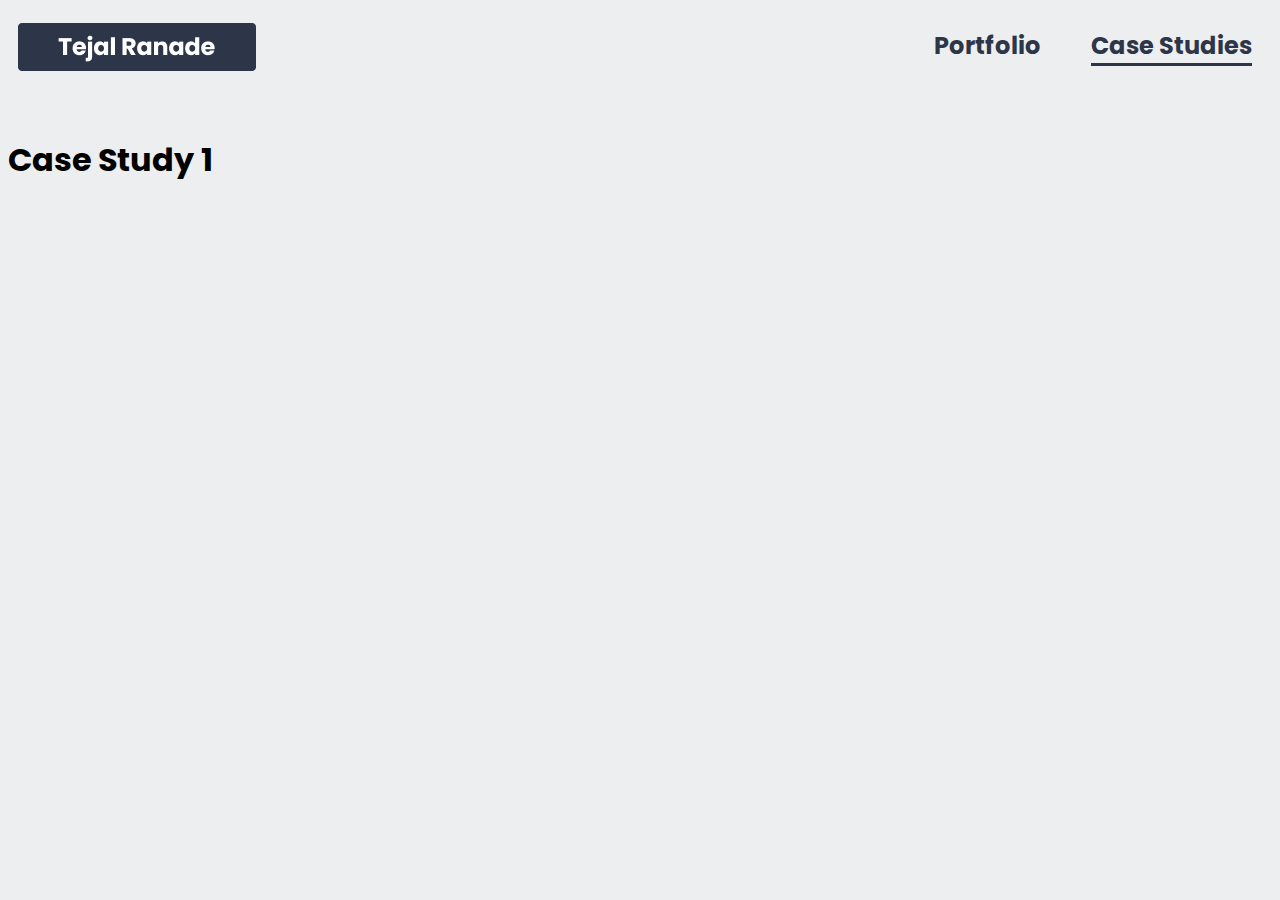
==== casestudy.html @ 7c390ffd "Third Upload" ====
<!DOCTYPE html>
<html lang="en">
  <head>
    <meta charset="utf-8">
    <title>Case Study</title>
    <link rel="stylesheet" href="css/style.css" />
    <link rel="preconnect" href="https://fonts.googleapis.com" />
    <link rel="preconnect" href="https://fonts.gstatic.com" crossorigin />
    <link
      href="https://fonts.googleapis.com/css2?family=Poppins&display=swap"
      rel="stylesheet"
    />
  </head>

  <body>
    <nav>
      <div class="logo">
        <img src="image/logo.png" />
      </div>
      <div class="menu">
        <a href="index.html">Portfolio</a>
        <a href="casestudy.html" class="active">Case Studies</a>
      </div>
    </nav>

    <section>
      <h1 class="caseStudyOne">Case Study 1</h1>
    </section>
  </body>
</html>
---- css/style.css ----
body {
  font-family: 'Poppins', sans-serif;
  background-color: #2d364816;
}
nav {
  display: flex;
  justify-content: space-between;
  align-items: center;
  padding: 10px;
  font-size: 24px;
  font-weight: bold;
  overflow: hidden;
  margin-bottom: 50px;
}

a {
  color: #033e6f;
  text-decoration: none;
}

.arrow {
  text-align: center;
}
.bounce {
  -moz-animation: bounce 2s infinite;
  -webkit-animation: bounce 2s infinite;
  animation: bounce 2s infinite;
}

@keyframes bounce {
  0%,
  20%,
  50%,
  80%,
  100% {
    transform: translateY(0);
  }
  40% {
    transform: translateY(-30px);
  }
  60% {
    transform: translateY(-15px);
  }
}

@media only screen and (max-width: 900px) {
  nav {
    flex-direction: column;
    align-items: center;
  }

  .menu {
    flex-direction: column;
  }

  .menu a {
    font-size: 18px;
    margin-bottom: 10px;
  }

  .menu a.active {
    border-bottom: 3px solid #2d3648;
  }

  .aboutMeSection {
    flex-direction: column;
    text-align: center;
  }

  .aboutMeSection img {
    align-items: center;
    margin-bottom: 20px;
    width: 80%;
  }

  .introAboutMe {
    margin-right: 0px;
    text-align: center;
  }

  .introAboutMe h1,
  .introAboutMe p {
    padding-left: 20px;
    margin-left: 20px;
  }

  .quoteSection img {
    align-items: center;
    margin-bottom: 20px;
    width: 160%;
  }

  .myWorkSection {
    display: grid;
    grid-template-columns: 1fr;
    grid-template-rows: 1fr 1fr;
    grid-template-areas:
      'image'
      'content';
    align-items: center;
    gap: 50px;
  }

  .parentImage img {
    display: grid;
    padding-left: 40px;
    width: 200%;
    grid-area: image;
  }

  .content-workSection {
    display: grid;
    grid-area: content;
  }
}

.logo {
  height: 48px;
  width: 238px;
  text-align: center;
}

.menu {
  display: flex;
  padding: 10px;
  gap: 50px;
}

.menu a {
  color: #2d3648;
  text-decoration: none;
  position: relative;
}

.menu a.active {
  border-bottom: 3px solid #2d3648;
}

.aboutMeSection {
  display: flex;
  align-items: center;
  gap: 50px;
  color: #2d3648;
}

.aboutMeSection img {
  padding-left: 40px;
  max-width: 700px;
  border-radius: 50%;
  margin-right: -30px;
}

.introAboutMe {
  flex: 1;
  margin-left: -30px;
}

.introAboutMe h1 {
  padding-right: 40px;
  font-size: 40px;
  font-weight: bold;
}

.introAboutMe p {
  padding-right: 40px;
  font-size: 30px;
  line-height: 1.5;
}

.quoteSection {
  display: flex;
  justify-content: center;
  padding: 100px;
}

.quoteSection img {
  max-width: 1100px;
}

.heading-workSection {
  padding-left: 40px;
  font-size: 40px;
  font-weight: bold;
}

.myWorkSection {
  display: grid;
  grid-template-columns: 1fr 1fr;
  grid-template-rows: 1fr;
  grid-template-areas: 'image content';
  align-items: center;
  gap: 50px;
  color: #2d3648;
}

.parentImage img {
  padding-left: 40px;
  max-width: 700px;
  grid-area: image;
}

.content-workSection {
  display: grid;
  grid-area: content;
}

.content-workSection h4 {
  padding-right: 30px;
  font-size: 30px;
  font-weight: bold;
}

.content-workSection p {
  padding-right: 30px;
  font-size: 20px;
  line-height: 1.5;
}

.buttonContainer {
  text-align: center;
  padding: 50px;
}
.button1 {
  background-color: #033e6f;
  cursor: pointer;
  border: none;
  border-radius: 5px;
  color: white;
  padding: 15px 32px;
  text-align: center;
  text-decoration: none;
  display: inline-block;
  font-size: 16px;
}

.footer {
  background-color: #1a202c;
  color: #fff;
  padding: 30px;
}

.copyRight {
  font-size: 14px;
  padding-top: 40px;
}

.footerOptions {
  display: flex;
  justify-content: right;
  gap: 80px;
}

.footerOptions a {
  color: white;
  text-decoration: none;
  font-size: 18px;
}
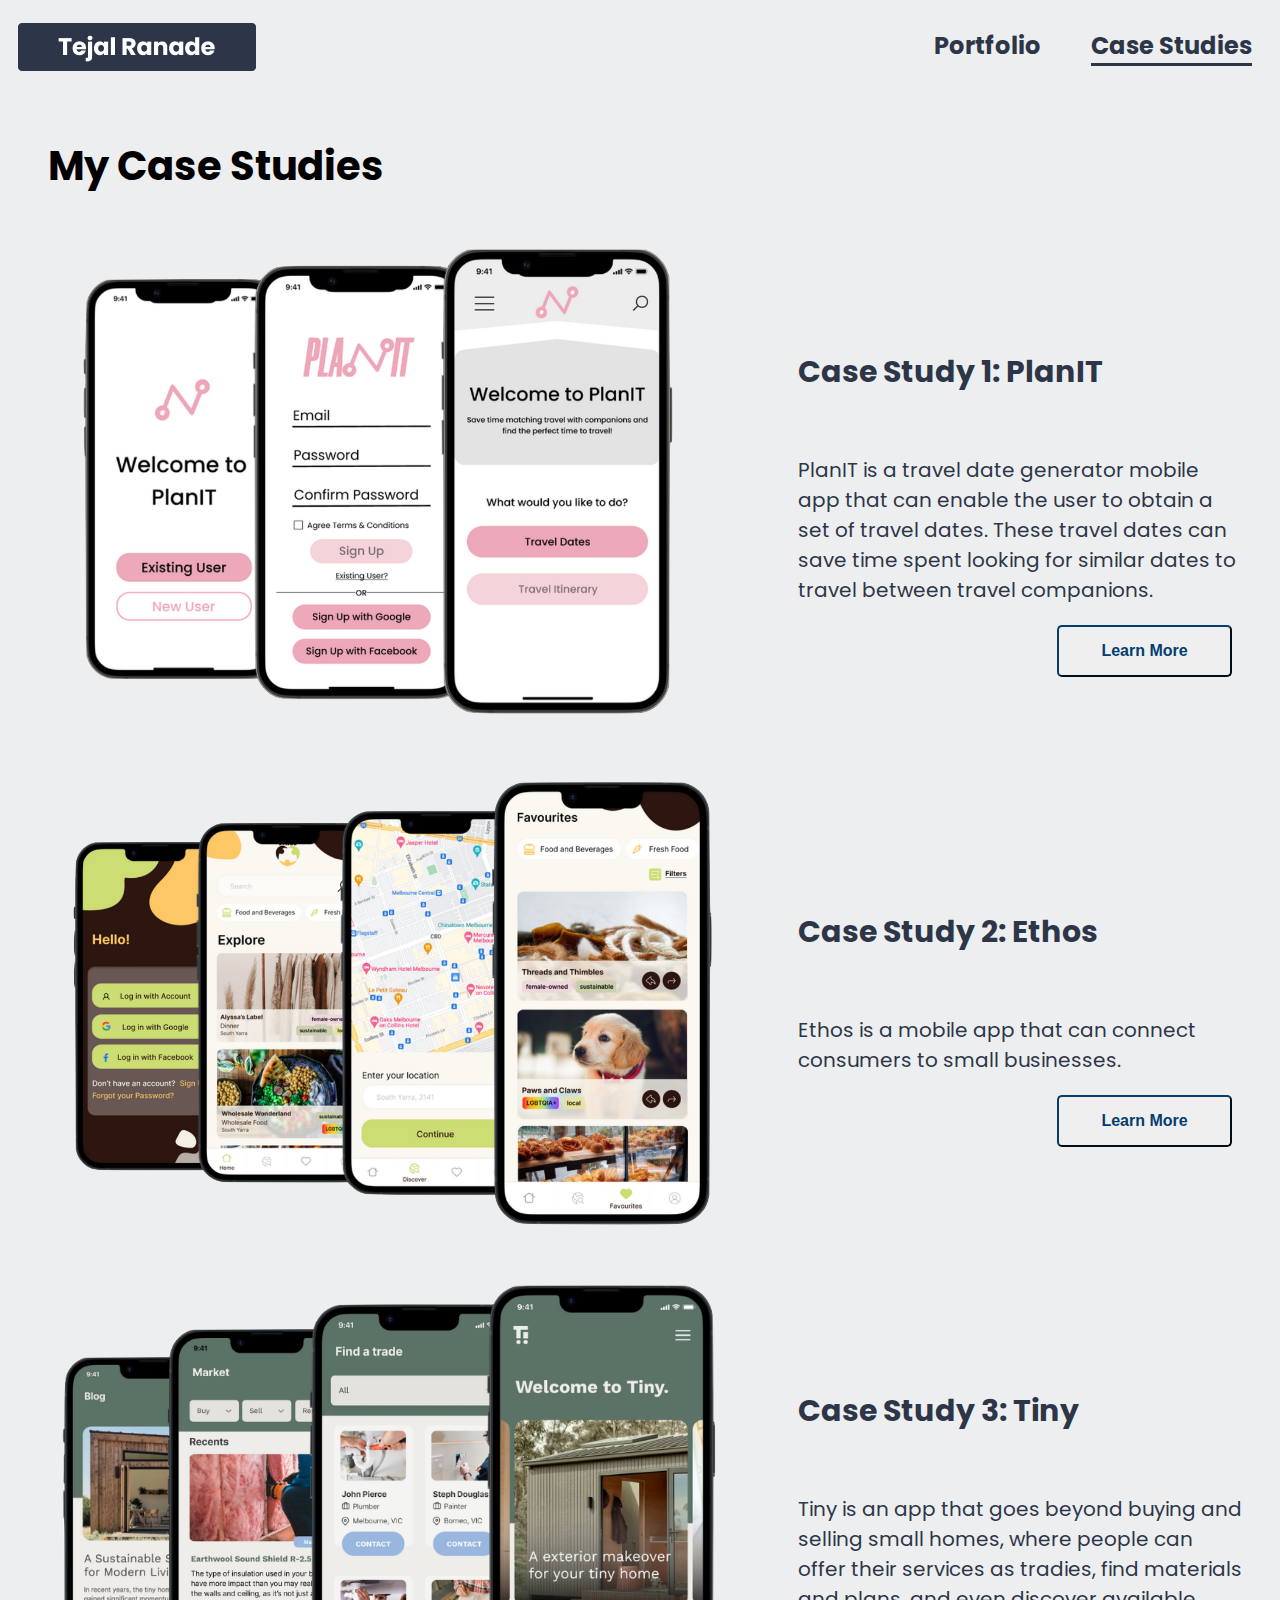
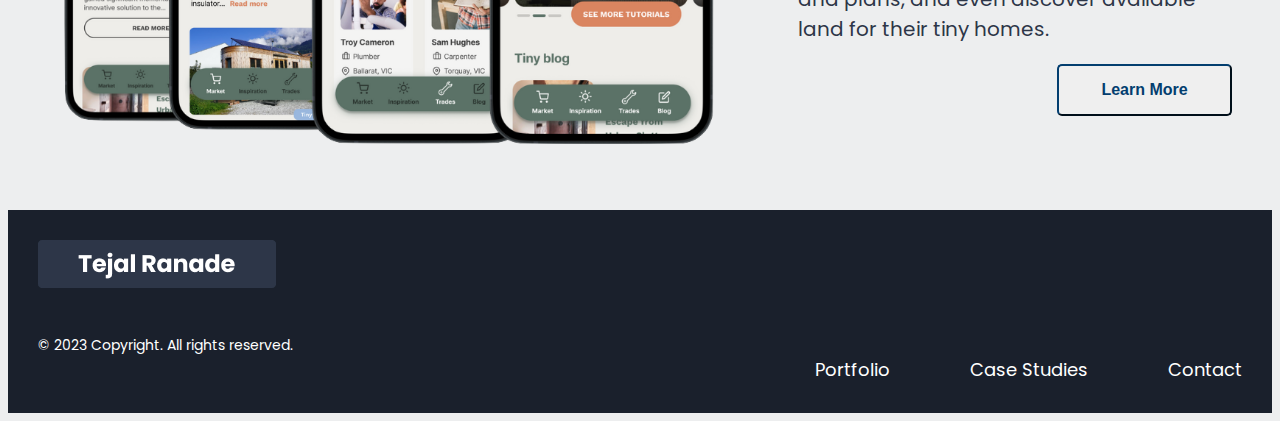
==== commit c9e6bb7a: "Fifth Upload" ====
--- a/casestudy.html
+++ b/casestudy.html
@@ -1,7 +1,7 @@
 <!DOCTYPE html>
 <html lang="en">
   <head>
-    <meta charset="utf-8">
+    <meta charset="utf-8" />
     <title>Case Study</title>
     <link rel="stylesheet" href="css/style.css" />
     <link rel="preconnect" href="https://fonts.googleapis.com" />
@@ -24,7 +24,81 @@
     </nav>
 
     <section>
-      <h1 class="caseStudyOne">Case Study 1</h1>
+      <h1 class="heading-workSection">My Case Studies</h1>
+    </section>
+
+    <section>
+      <div class="myWorkSection">
+        <div class="parentImage">
+          <img class="pf_Image" src="image/planIT.png" />
+        </div>
+
+        <div class="content-workSection">
+          <h4>Case Study 1: PlanIT</h4>
+          <p>
+            PlanIT is a travel date generator mobile app that can enable the
+            user to obtain a set of travel dates. These travel dates can save
+            time spent looking for similar dates to travel between travel
+            companions.
+          </p>
+          <div class="csBtnContainer">
+            <button class="button2">Learn More</button>
+          </div>
+        </div>
+      </div>
+    </section>
+
+    <section>
+      <div class="myWorkSection">
+        <div class="parentImage">
+          <img class="pf_Image" src="image/ethos.png" />
+        </div>
+        <div class="content-workSection">
+          <h4>Case Study 2: Ethos</h4>
+          <p>
+            Ethos is a mobile app that can connect consumers to small
+            businesses.
+          </p>
+          <div class="csBtnContainer">
+            <button class="button2">Learn More</button>
+          </div>
+        </div>
+      </div>
+    </section>
+
+    <section>
+      <div class="myWorkSection">
+        <div class="parentImage">
+          <img class="pf_Image" src="image/tiny.png" />
+        </div>
+        <div class="content-workSection">
+          <h4>Case Study 3: Tiny</h4>
+          <p>
+            Tiny is an app that goes beyond buying and selling small homes,
+            where people can offer their services as tradies, find materials and
+            plans, and even discover available land for their tiny homes.
+          </p>
+          <div class="csBtnContainer">
+            <button class="button2">Learn More</button>
+          </div>
+        </div>
+      </div>
+    </section>
+
+    <section>
+      <footer class="footer">
+        <div class="logoFooter">
+          <img src="image/logo.png" />
+        </div>
+
+        <div class="copyRight">&copy; 2023 Copyright. All rights reserved.</div>
+
+        <div class="footerOptions">
+          <a href="#">Portfolio</a>
+          <a href="#">Case Studies</a>
+          <a href="#">Contact</a>
+        </div>
+      </footer>
     </section>
   </body>
-</html>+</html>
--- a/css/style.css
+++ b/css/style.css
@@ -220,6 +220,7 @@
   text-align: center;
   padding: 50px;
 }
+
 .button1 {
   background-color: #033e6f;
   cursor: pointer;
@@ -231,6 +232,26 @@
   text-decoration: none;
   display: inline-block;
   font-size: 16px;
+  font-weight: bold;
+}
+
+.button2 {
+  width: 175px;
+  cursor: pointer;
+  border-color: #033e6f;
+  border-radius: 5px;
+  color: #033e6f;
+  padding: 15px 32px;
+  text-align: center;
+  text-decoration: none;
+  display: inline-block;
+  font-size: 16px;
+  font-weight: bold;
+}
+
+.csBtnContainer {
+  text-align: right;
+  padding-right: 40px;
 }
 
 .footer {
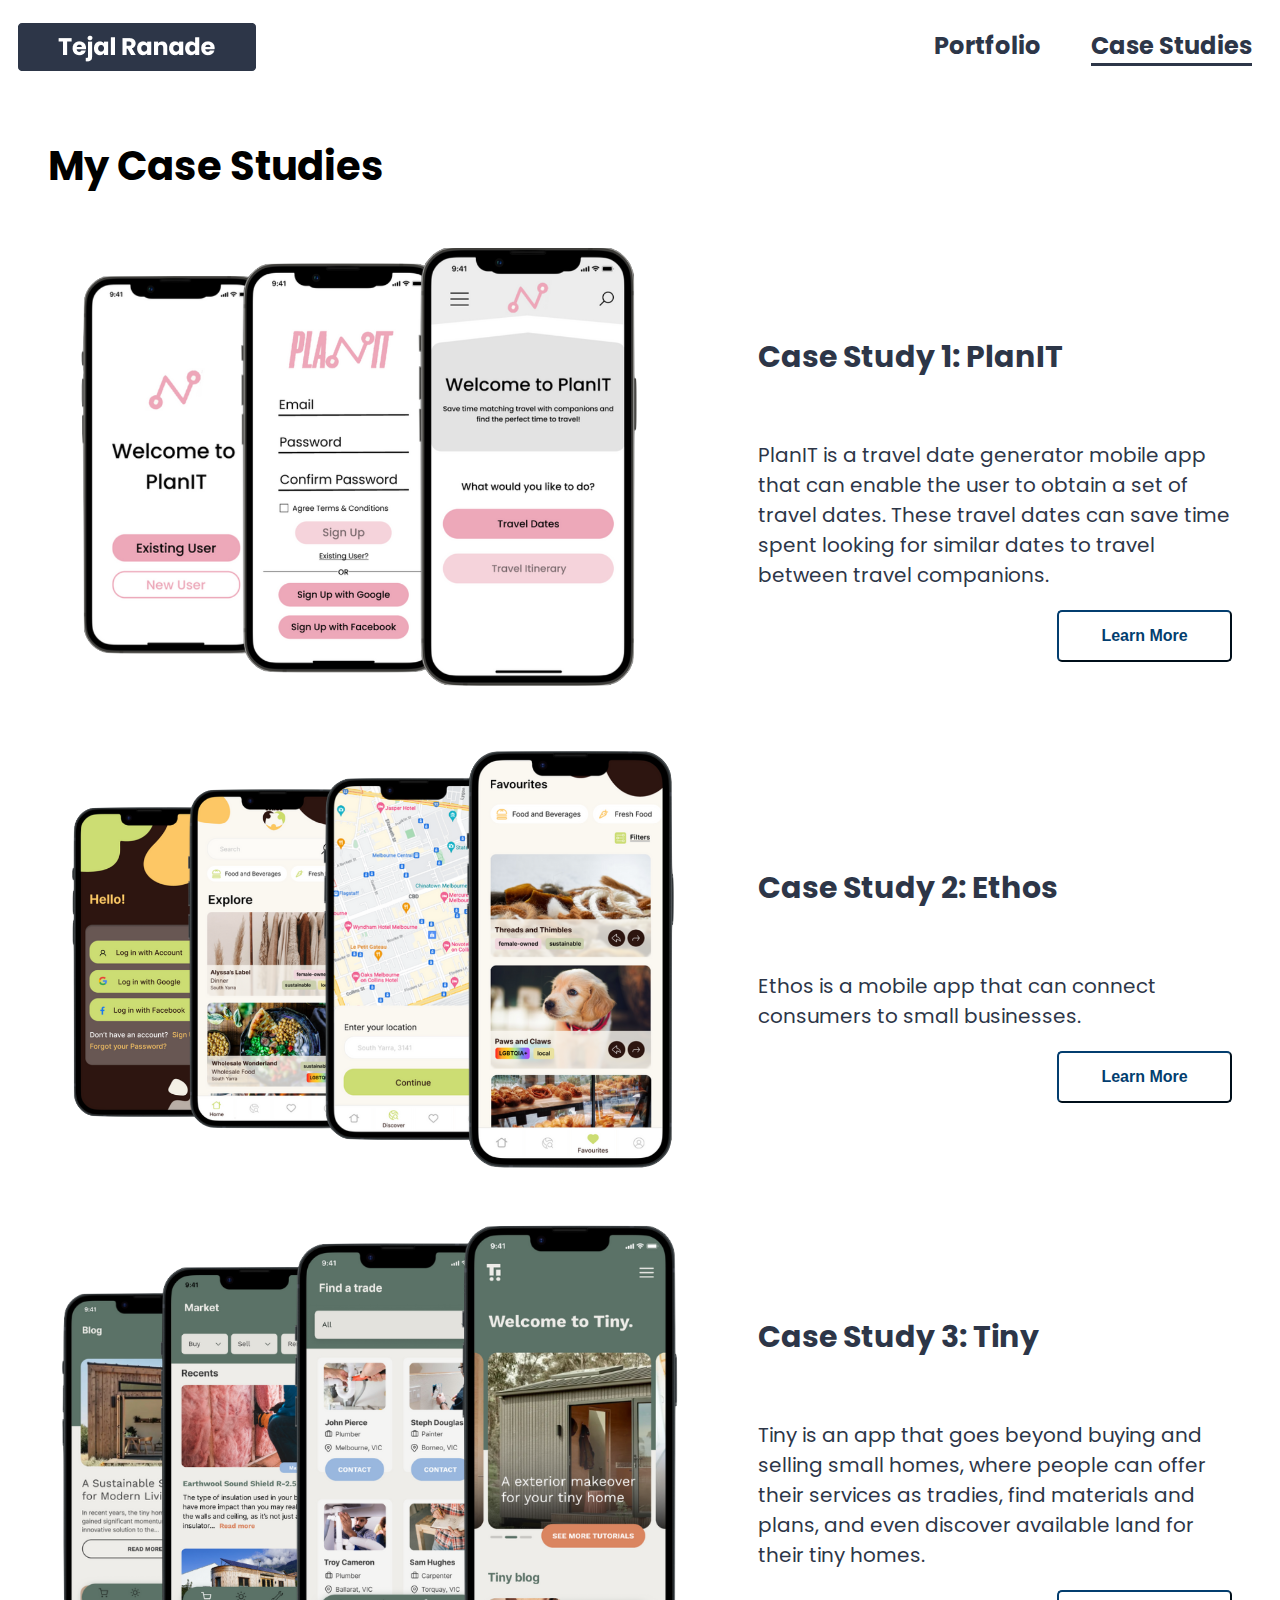
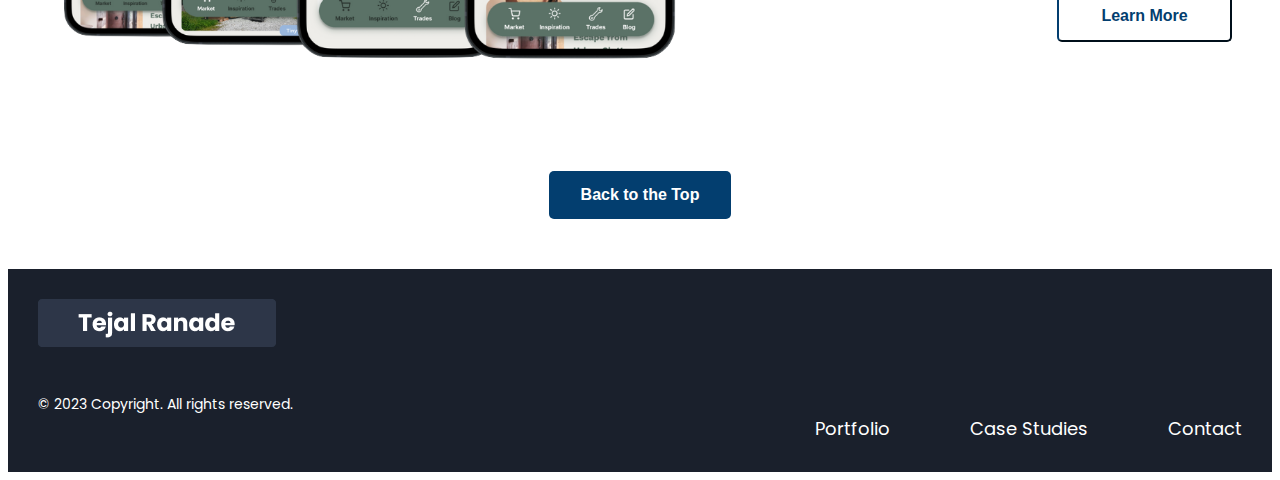
==== commit 78c46858: "Sixth Upload" ====
--- a/casestudy.html
+++ b/casestudy.html
@@ -15,7 +15,7 @@
   <body>
     <nav>
       <div class="logo">
-        <img src="image/logo.png" />
+        <a href="index.html"><img src="image/logo.png" /></a>
       </div>
       <div class="menu">
         <a href="index.html">Portfolio</a>
@@ -42,7 +42,12 @@
             companions.
           </p>
           <div class="csBtnContainer">
-            <button class="button2">Learn More</button>
+            <button
+              onclick="window.location.href = 'planIT.html';"
+              class="button2"
+            >
+              Learn More
+            </button>
           </div>
         </div>
       </div>
@@ -85,6 +90,10 @@
       </div>
     </section>
 
+    <div class="buttonContainer">
+      <button id="backToTopBtn" class="button1">Back to the Top</button>
+    </div>
+
     <section>
       <footer class="footer">
         <div class="logoFooter">
@@ -100,5 +109,8 @@
         </div>
       </footer>
     </section>
+
+    <script src="https://code.jquery.com/jquery-3.4.1.js"></script>
+    <script src="js/index.js"></script>
   </body>
 </html>
--- a/css/style.css
+++ b/css/style.css
@@ -1,6 +1,6 @@
 body {
   font-family: 'Poppins', sans-serif;
-  background-color: #2d364816;
+  background-color: white;
 }
 nav {
   display: flex;
@@ -183,6 +183,12 @@
   font-weight: bold;
 }
 
+.heading-caseStudySection {
+  padding-left: 40px;
+  padding-top: 50px;
+  font-size: 30px;
+}
+
 .myWorkSection {
   display: grid;
   grid-template-columns: 1fr 1fr;
@@ -237,6 +243,7 @@
 
 .button2 {
   width: 175px;
+  background: none;
   cursor: pointer;
   border-color: #033e6f;
   border-radius: 5px;
@@ -249,9 +256,76 @@
   font-weight: bold;
 }
 
+#round {
+  border-radius: 30px;
+}
+
 .csBtnContainer {
   text-align: right;
   padding-right: 40px;
+}
+
+.csBtnContainer2 {
+  display: flex;
+  justify-content: space-between;
+  margin: 40px;
+}
+
+.prodSection {
+  text-align: center;
+  margin: 40px;
+}
+
+.prodContent {
+  padding-left: 100px;
+}
+.prodContent p {
+  font-size: 20px;
+  text-align: left;
+}
+
+* {
+  box-sizing: border-box;
+}
+
+/* Float four columns side by side */
+.column {
+  float: left;
+  width: 25%;
+  padding: 0 10px;
+}
+
+/* Remove extra left and right margins, due to padding in columns */
+.row {
+  margin: 0 -5px;
+}
+
+/* Clear floats after the columns */
+.row:after {
+  content: '';
+  display: table;
+  clear: both;
+}
+
+/* Style the counter cards */
+.card {
+  box-shadow: 0 4px 8px 0 rgba(0, 0, 0, 0.2); /* this adds the "card" effect */
+  padding: 16px;
+  text-align: center;
+  background-color: #f1f1f1;
+}
+
+/* Responsive columns - one column layout (vertical) on small screens */
+@media screen and (max-width: 600px) {
+  .column {
+    width: 100%;
+    display: block;
+    margin-bottom: 20px;
+  }
+}
+
+#research-content img {
+  width: 300px;
 }
 
 .footer {
